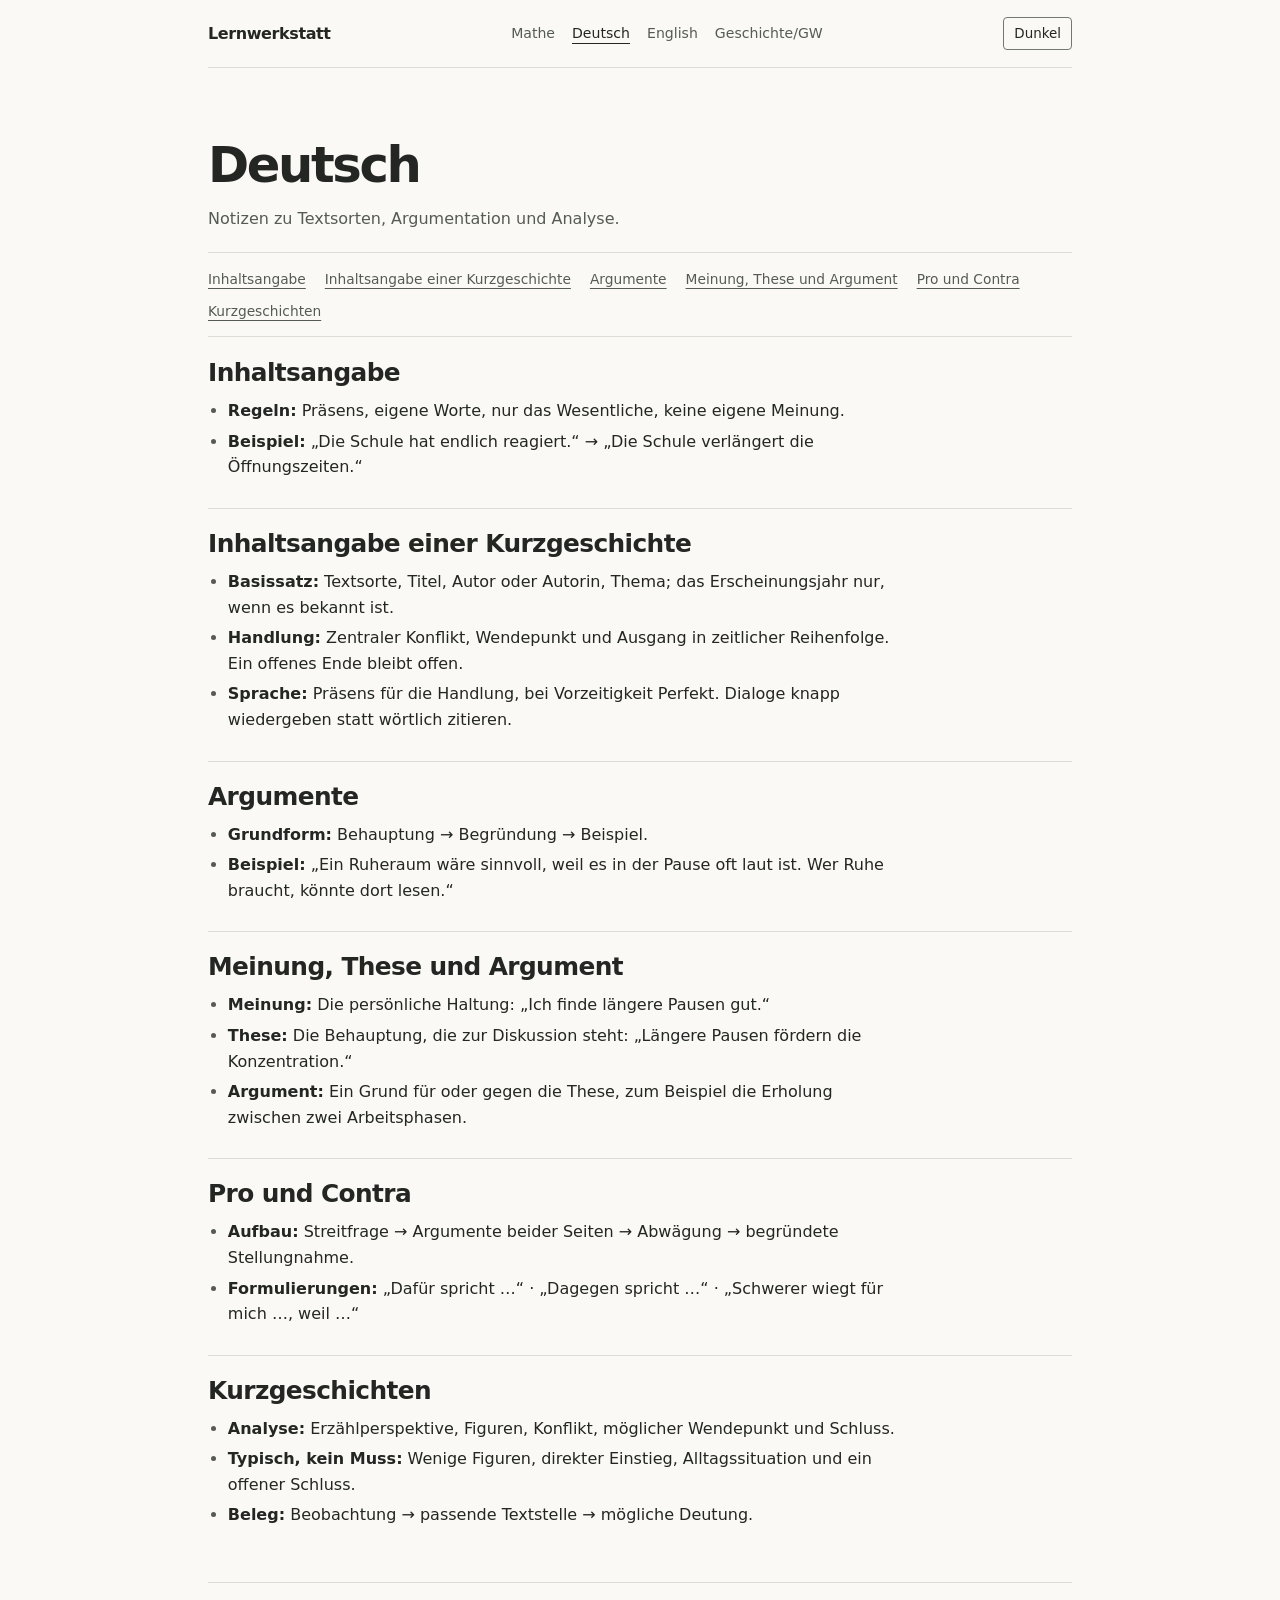
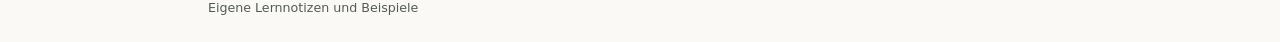
==== deutsch/index.html @ 35bc4b18 "Publish original Lernwerkstatt notes" ====
<!doctype html>
<html lang="de">
<head>
  <meta charset="utf-8">
  <meta name="viewport" content="width=device-width, initial-scale=1">
  <meta http-equiv="Content-Security-Policy" content="default-src 'none'; script-src 'self'; style-src 'self'; img-src 'self'; base-uri 'none'; form-action 'none'">
  <meta name="referrer" content="no-referrer">
  <meta name="color-scheme" content="light dark">
  <meta name="description" content="Lernwerkstatt: Deutsch">
  <title>Deutsch · Lernwerkstatt</title>
  <script src="../assets/site.js"></script>
  <link rel="stylesheet" href="../assets/site.css">
</head>
<body>
  <a class="skip" href="#inhalt">Zum Inhalt</a>
  <div class="site">
    <header class="topbar">
      <a class="brand" href="../index.html">Lernwerkstatt</a>
      <nav aria-label="Fächer">
          <a href="../mathe/index.html">Mathe</a>
          <a href="../deutsch/index.html" aria-current="true">Deutsch</a>
          <a href="../english/index.html" lang="en">English</a>
          <a href="../geschichte/index.html">Geschichte/GW</a>
      </nav>
      <button class="theme-toggle" type="button" hidden></button>
    </header>
    <main id="inhalt" tabindex="-1">

      <header class="note-head">
        <h1>Deutsch</h1>
        <p class="lead">Notizen zu Textsorten, Argumentation und Analyse.</p>
      </header>
      <nav class="topic-index" aria-label="Themen"><ul><li><a href="#inhaltsangabe">Inhaltsangabe</a></li>
<li><a href="#kurzgeschichte-zusammenfassen">Inhaltsangabe einer Kurzgeschichte</a></li>
<li><a href="#argumente">Argumente</a></li>
<li><a href="#these-und-meinung">Meinung, These und Argument</a></li>
<li><a href="#pro-und-contra">Pro und Contra</a></li>
<li><a href="#kurzgeschichten">Kurzgeschichten</a></li></ul></nav>
      <section class="topic" id="inhaltsangabe"><h2>Inhaltsangabe</h2>
<ul class="note-list"><li><strong>Regeln:</strong> Präsens, eigene Worte, nur das Wesentliche, keine eigene Meinung.</li>
<li><strong>Beispiel:</strong> „Die Schule hat endlich reagiert.“ → „Die Schule verlängert die Öffnungszeiten.“</li></ul></section><section class="topic" id="kurzgeschichte-zusammenfassen"><h2>Inhaltsangabe einer Kurzgeschichte</h2>
<ul class="note-list"><li><strong>Basissatz:</strong> Textsorte, Titel, Autor oder Autorin, Thema; das Erscheinungsjahr nur, wenn es bekannt ist.</li>
<li><strong>Handlung:</strong> Zentraler Konflikt, Wendepunkt und Ausgang in zeitlicher Reihenfolge. Ein offenes Ende bleibt offen.</li>
<li><strong>Sprache:</strong> Präsens für die Handlung, bei Vorzeitigkeit Perfekt. Dialoge knapp wiedergeben statt wörtlich zitieren.</li></ul></section><section class="topic" id="argumente"><h2>Argumente</h2>
<ul class="note-list"><li><strong>Grundform:</strong> Behauptung → Begründung → Beispiel.</li>
<li><strong>Beispiel:</strong> „Ein Ruheraum wäre sinnvoll, weil es in der Pause oft laut ist. Wer Ruhe braucht, könnte dort lesen.“</li></ul></section><section class="topic" id="these-und-meinung"><h2>Meinung, These und Argument</h2>
<ul class="note-list"><li><strong>Meinung:</strong> Die persönliche Haltung: „Ich finde längere Pausen gut.“</li>
<li><strong>These:</strong> Die Behauptung, die zur Diskussion steht: „Längere Pausen fördern die Konzentration.“</li>
<li><strong>Argument:</strong> Ein Grund für oder gegen die These, zum Beispiel die Erholung zwischen zwei Arbeitsphasen.</li></ul></section><section class="topic" id="pro-und-contra"><h2>Pro und Contra</h2>
<ul class="note-list"><li><strong>Aufbau:</strong> Streitfrage → Argumente beider Seiten → Abwägung → begründete Stellungnahme.</li>
<li><strong>Formulierungen:</strong> „Dafür spricht …“ · „Dagegen spricht …“ · „Schwerer wiegt für mich …, weil …“</li></ul></section><section class="topic" id="kurzgeschichten"><h2>Kurzgeschichten</h2>
<ul class="note-list"><li><strong>Analyse:</strong> Erzählperspektive, Figuren, Konflikt, möglicher Wendepunkt und Schluss.</li>
<li><strong>Typisch, kein Muss:</strong> Wenige Figuren, direkter Einstieg, Alltagssituation und ein offener Schluss.</li>
<li><strong>Beleg:</strong> Beobachtung → passende Textstelle → mögliche Deutung.</li></ul></section>
    </main>
    <footer>Eigene Lernnotizen und Beispiele</footer>
  </div>
</body>
</html>
---- assets/site.css ----
:root {
  color-scheme: light;
  --paper: #faf9f6; --ink: #232622; --muted: #555b53; --line: #dcded6;
  --control: #72796e; --wash: #efefe9; --accent: #27553f; --chart: #e4ece4;
  --dark-paper: #191b19; --dark-ink: #e9ebe5; --dark-muted: #b3baaf;
  --dark-line: #383d36; --dark-control: #899283; --dark-wash: #242823;
  --dark-accent: #a1cdb0; --dark-chart: #27392e;
}
:root[data-theme="dark"] {
  color-scheme: dark;
  --paper: var(--dark-paper); --ink: var(--dark-ink); --muted: var(--dark-muted);
  --line: var(--dark-line); --control: var(--dark-control); --wash: var(--dark-wash);
  --accent: var(--dark-accent); --chart: var(--dark-chart);
}
@media (prefers-color-scheme: dark) {
  :root:not([data-theme]) {
    color-scheme: dark;
    --paper: var(--dark-paper); --ink: var(--dark-ink); --muted: var(--dark-muted);
    --line: var(--dark-line); --control: var(--dark-control); --wash: var(--dark-wash);
    --accent: var(--dark-accent); --chart: var(--dark-chart);
  }
}
*, *::before, *::after { box-sizing: border-box; }
[hidden] { display: none !important; }
body { margin: 0; color: var(--ink); background: var(--paper); font: 1rem/1.6 system-ui, sans-serif; }
a { color: inherit; text-underline-offset: 4px; }
button, input { font: inherit; }
:focus-visible { outline: 2px solid var(--accent); outline-offset: 4px; }
.skip { position: fixed; z-index: 4; margin: 10px; padding: 12px; background: var(--paper); transform: translateY(-150%); }
.skip:focus { transform: none; }
.site { width: min(100% - 40px, 864px); margin-inline: auto; }
.topbar { display: grid; grid-template-columns: auto 1fr auto; align-items: center; gap: 24px; min-height: 68px; border-bottom: 1px solid var(--line); }
.brand { font-weight: 680; letter-spacing: -.025em; text-decoration: none; }
.topbar nav { display: flex; flex-wrap: wrap; gap: 7px 17px; justify-self: center; }
.topbar nav a { color: var(--muted); font-size: .88rem; text-decoration: none; padding-block: 4px; }
.topbar nav a:is(:hover, [aria-current]) { color: var(--ink); text-decoration: underline; text-underline-offset: 5px; }
.theme-toggle { border: 1px solid var(--control); border-radius: 4px; background: transparent; color: var(--ink); padding: 5px 10px; cursor: pointer; font-size: .84rem; min-width: 65px; }
.theme-toggle:hover { background: var(--wash); }
main { padding-top: clamp(34px, 6vw, 70px); }
main:focus { outline: none; }
h1, h2, p { margin: 0; }
h1, h2 { text-wrap: balance; }
h1 { font-size: clamp(2rem, 4.6vw, 3.1rem); line-height: 1.12; font-weight: 640; letter-spacing: -.048em; }
h2 { font-size: clamp(1.28rem, 2.6vw, 1.55rem); line-height: 1.25; font-weight: 640; letter-spacing: -.024em; margin-bottom: 9px; }
.lead { margin-top: 12px; color: var(--muted); max-width: 62ch; }
.subject-list { list-style: none; padding: 0; margin: 30px 0 0; border-top: 1px solid var(--line); }
.subject-list li { border-bottom: 1px solid var(--line); }
.subject-row { display: grid; grid-template-columns: minmax(138px, .46fr) minmax(0, 1fr) auto; align-items: baseline; gap: 12px; padding: 15px 0; text-decoration: none; }
.subject-row:hover strong { text-decoration: underline; text-underline-offset: 4px; }
.subject-row strong { font-weight: 650; }
.subject-row span { color: var(--muted); font-size: .92rem; }
.index-section { margin-top: 36px; }
.index-section .subject-list { margin-top: 15px; }
footer { padding: 15px 0 24px; margin-top: 54px; border-top: 1px solid var(--line); color: var(--muted); font-size: .79rem; }
.note-head { border-bottom: 1px solid var(--line); padding-bottom: 21px; margin-bottom: 24px; }
.note-label { margin-bottom: 9px; color: var(--muted); font-size: .86rem; }
.note-label a { text-decoration: none; }
.note-label a:hover { text-decoration: underline; }
.math-note > section + section, .math-grid + section, .topic + .topic { border-top: 1px solid var(--line); margin-top: 28px; padding-top: 20px; }
.note-list { margin: 8px 0 0; padding-left: 1.24rem; max-width: 68ch; }
.note-list li + li { margin-top: 5px; }
.note-list li::marker { color: var(--muted); }
.note-list strong { font-weight: 650; }
.note-list + h2 { margin-top: 22px; }
.math-grid { display: grid; grid-template-columns: minmax(0, 1fr) minmax(240px, .86fr); gap: 30px; align-items: start; }
.math-grid > section + section { border-left: 1px solid var(--line); padding-left: 25px; }
.formula { margin: 13px 0; padding: 6px 13px; border-left: 2px solid var(--accent); background: var(--wash); font-size: 1.28rem; }
table { width: 100%; border-collapse: collapse; margin: 14px 0; font-size: .9rem; text-align: center; }
th, td { padding: 6px 3px; border-bottom: 1px solid var(--line); }
th:first-child { text-align: left; }
.chart { display: block; width: 100%; }
.chart-grid { stroke: var(--line); }
.chart-axes { stroke: var(--control); }
.chart-labels { fill: var(--muted); }
.chart-line { stroke: var(--accent); }
.chart-origin { fill: var(--accent); }
.chart-point { fill: var(--paper); stroke: var(--accent); }
#model-area { fill: var(--chart); }
.figure-note { color: var(--muted); font-size: .86rem; }
.topic-index { border-bottom: 1px solid var(--line); margin: -11px 0 21px; padding-bottom: 13px; }
.topic-index ul { display: flex; flex-wrap: wrap; gap: 6px 19px; list-style: none; margin: 0; padding: 0; }
.topic-index a { font-size: .86rem; color: var(--muted); }
.topic-index a:hover { color: var(--ink); }
.topic { scroll-margin-top: 18px; }
@media (max-width: 650px) {
  .topbar { grid-template-columns: 1fr auto; gap: 5px 12px; min-height: 0; padding: 12px 0 8px; }
  .topbar nav { grid-row: 2; grid-column: 1 / -1; justify-self: start; gap: 2px 13px; }
  .math-grid { grid-template-columns: 1fr; }
  .math-grid > section + section { border-left: 0; border-top: 1px solid var(--line); padding: 19px 0 0; }
  .chart { max-width: 370px; }
}
@media (max-width: 470px) {
  .subject-row { grid-template-columns: minmax(0, 1fr) auto; gap: 1px 10px; padding-block: 11px; }
  .subject-topic { grid-column: 1; grid-row: 2; }
  .subject-arrow { grid-column: 2; grid-row: 1 / 3; align-self: center; }
}
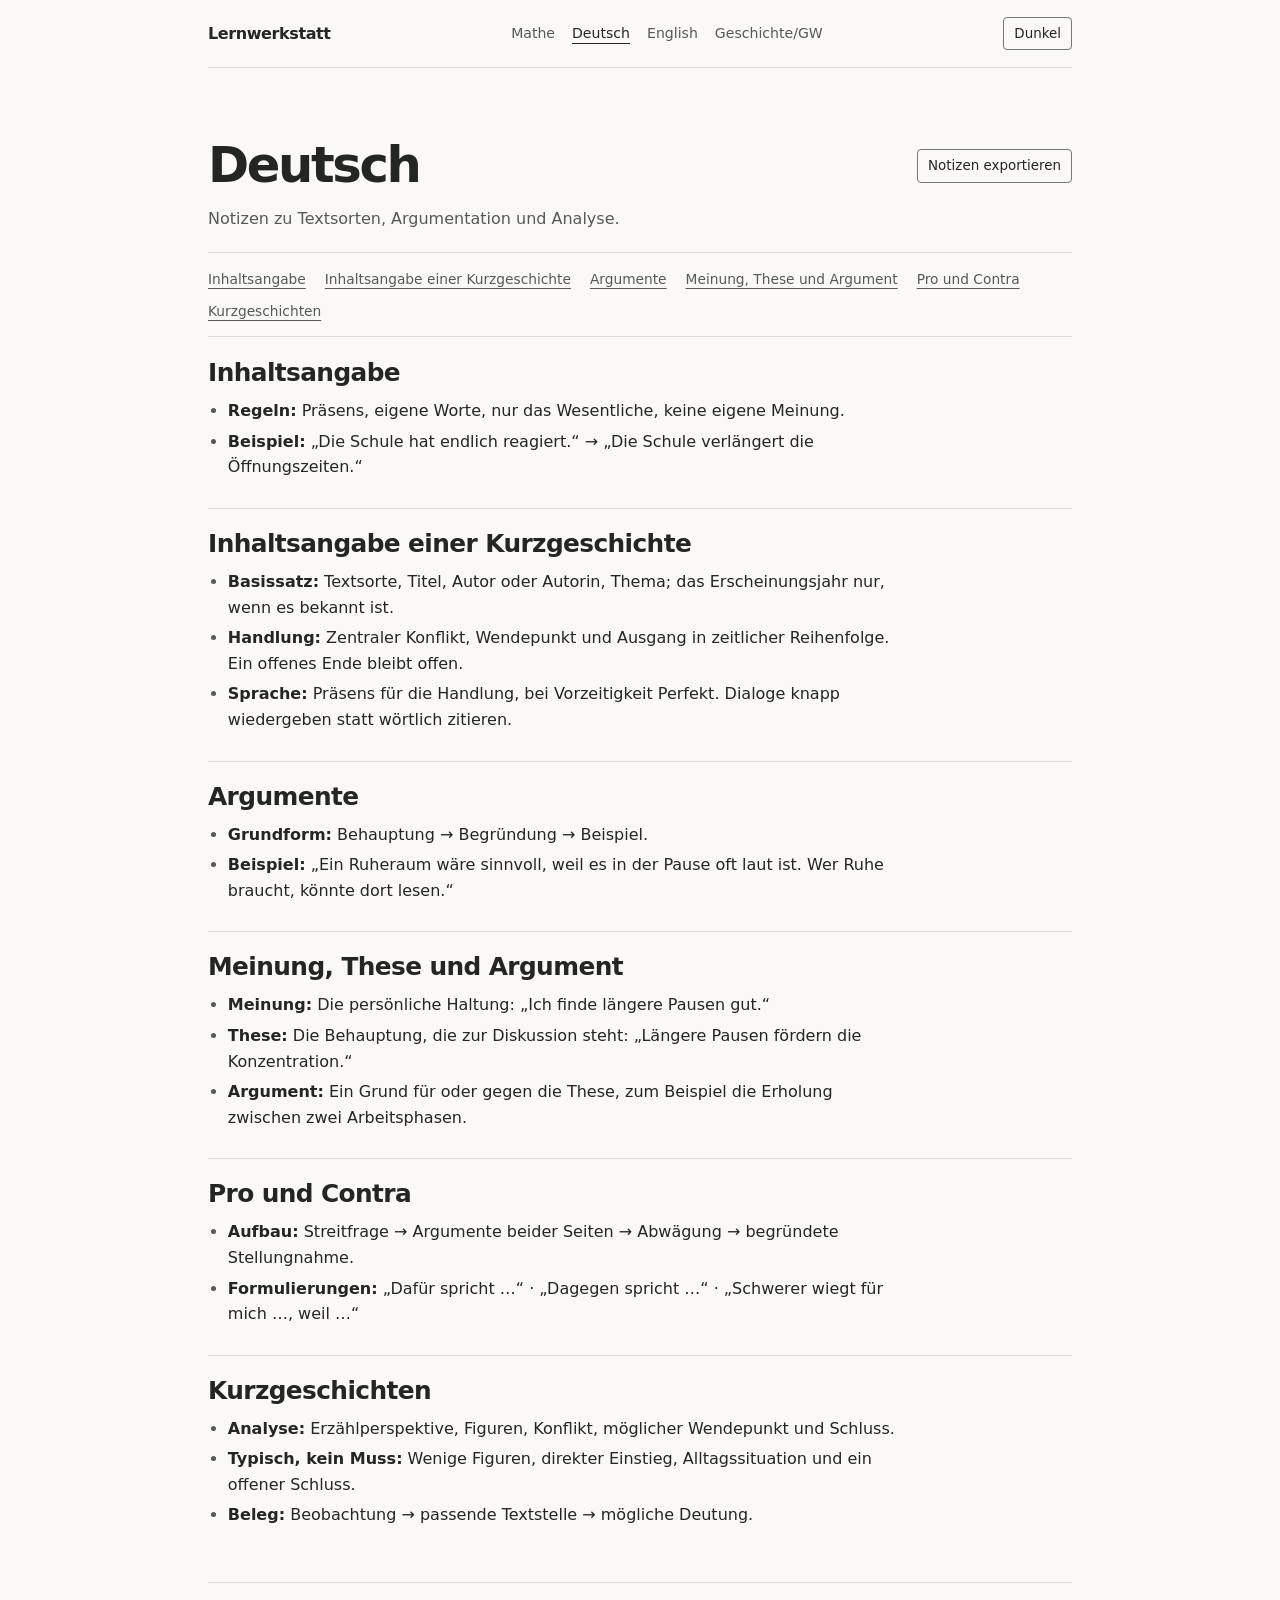
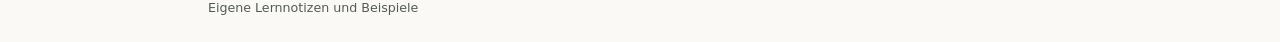
==== commit fb43a355: "Add subject note exports and quadratic equations lesson" ====
--- a/deutsch/index.html
+++ b/deutsch/index.html
@@ -9,6 +9,7 @@
   <meta name="description" content="Lernwerkstatt: Deutsch">
   <title>Deutsch · Lernwerkstatt</title>
   <script src="../assets/site.js"></script>
+  <script src="../assets/notes-export.js" defer></script>
   <link rel="stylesheet" href="../assets/site.css">
 </head>
 <body>
@@ -27,7 +28,10 @@
     <main id="inhalt" tabindex="-1">
 
       <header class="note-head">
-        <h1>Deutsch</h1>
+        <div class="subject-title">
+          <h1>Deutsch</h1>
+          <button class="notes-export" type="button" data-notes-export="deutsch-notizen.md" hidden>Notizen exportieren</button>
+        </div>
         <p class="lead">Notizen zu Textsorten, Argumentation und Analyse.</p>
       </header>
       <nav class="topic-index" aria-label="Themen"><ul><li><a href="#inhaltsangabe">Inhaltsangabe</a></li>
--- a/assets/site.css
+++ b/assets/site.css
@@ -34,8 +34,10 @@
 .topbar nav { display: flex; flex-wrap: wrap; gap: 7px 17px; justify-self: center; }
 .topbar nav a { color: var(--muted); font-size: .88rem; text-decoration: none; padding-block: 4px; }
 .topbar nav a:is(:hover, [aria-current]) { color: var(--ink); text-decoration: underline; text-underline-offset: 5px; }
-.theme-toggle { border: 1px solid var(--control); border-radius: 4px; background: transparent; color: var(--ink); padding: 5px 10px; cursor: pointer; font-size: .84rem; min-width: 65px; }
-.theme-toggle:hover { background: var(--wash); }
+.theme-toggle, .notes-export { border: 1px solid var(--control); border-radius: 4px; background: transparent; color: var(--ink); padding: 5px 10px; cursor: pointer; font-size: .84rem; }
+.theme-toggle { min-width: 65px; }
+.theme-toggle:hover, .notes-export:hover { background: var(--wash); }
+.notes-export:disabled { cursor: wait; }
 main { padding-top: clamp(34px, 6vw, 70px); }
 main:focus { outline: none; }
 h1, h2, p { margin: 0; }
@@ -43,6 +45,7 @@
 h1 { font-size: clamp(2rem, 4.6vw, 3.1rem); line-height: 1.12; font-weight: 640; letter-spacing: -.048em; }
 h2 { font-size: clamp(1.28rem, 2.6vw, 1.55rem); line-height: 1.25; font-weight: 640; letter-spacing: -.024em; margin-bottom: 9px; }
 .lead { margin-top: 12px; color: var(--muted); max-width: 62ch; }
+.subject-title { display: flex; flex-wrap: wrap; align-items: center; justify-content: space-between; gap: 8px 16px; }
 .subject-list { list-style: none; padding: 0; margin: 30px 0 0; border-top: 1px solid var(--line); }
 .subject-list li { border-bottom: 1px solid var(--line); }
 .subject-row { display: grid; grid-template-columns: minmax(138px, .46fr) minmax(0, 1fr) auto; align-items: baseline; gap: 12px; padding: 15px 0; text-decoration: none; }
@@ -77,6 +80,18 @@
 .chart-point { fill: var(--paper); stroke: var(--accent); }
 #model-area { fill: var(--chart); }
 .figure-note { color: var(--muted); font-size: .86rem; }
+.math-visual { max-width: 430px; margin: 16px 0 0; padding: 12px; border: 1px solid var(--line); background: var(--wash); }
+.math-visual svg { display: block; width: 100%; height: auto; }
+.math-visual figcaption { margin-top: 6px; color: var(--muted); font-size: .86rem; }
+.visual-title { margin-bottom: 10px; font-weight: 650; }
+.diagram-box { fill: var(--paper); stroke: var(--control); }
+.diagram-solid { fill: var(--accent); }
+.diagram-soft { fill: var(--chart); }
+.diagram-outline, .diagram-grid { fill: none; stroke: var(--control); }
+.diagram-contrast { fill: none; stroke: var(--paper); }
+.diagram-hatch { fill: none; stroke: var(--accent); }
+.diagram-text { fill: var(--ink); font-size: 14px; font-weight: 600; }
+.diagram-label { fill: var(--muted); font-size: 13px; }
 .topic-index { border-bottom: 1px solid var(--line); margin: -11px 0 21px; padding-bottom: 13px; }
 .topic-index ul { display: flex; flex-wrap: wrap; gap: 6px 19px; list-style: none; margin: 0; padding: 0; }
 .topic-index a { font-size: .86rem; color: var(--muted); }
